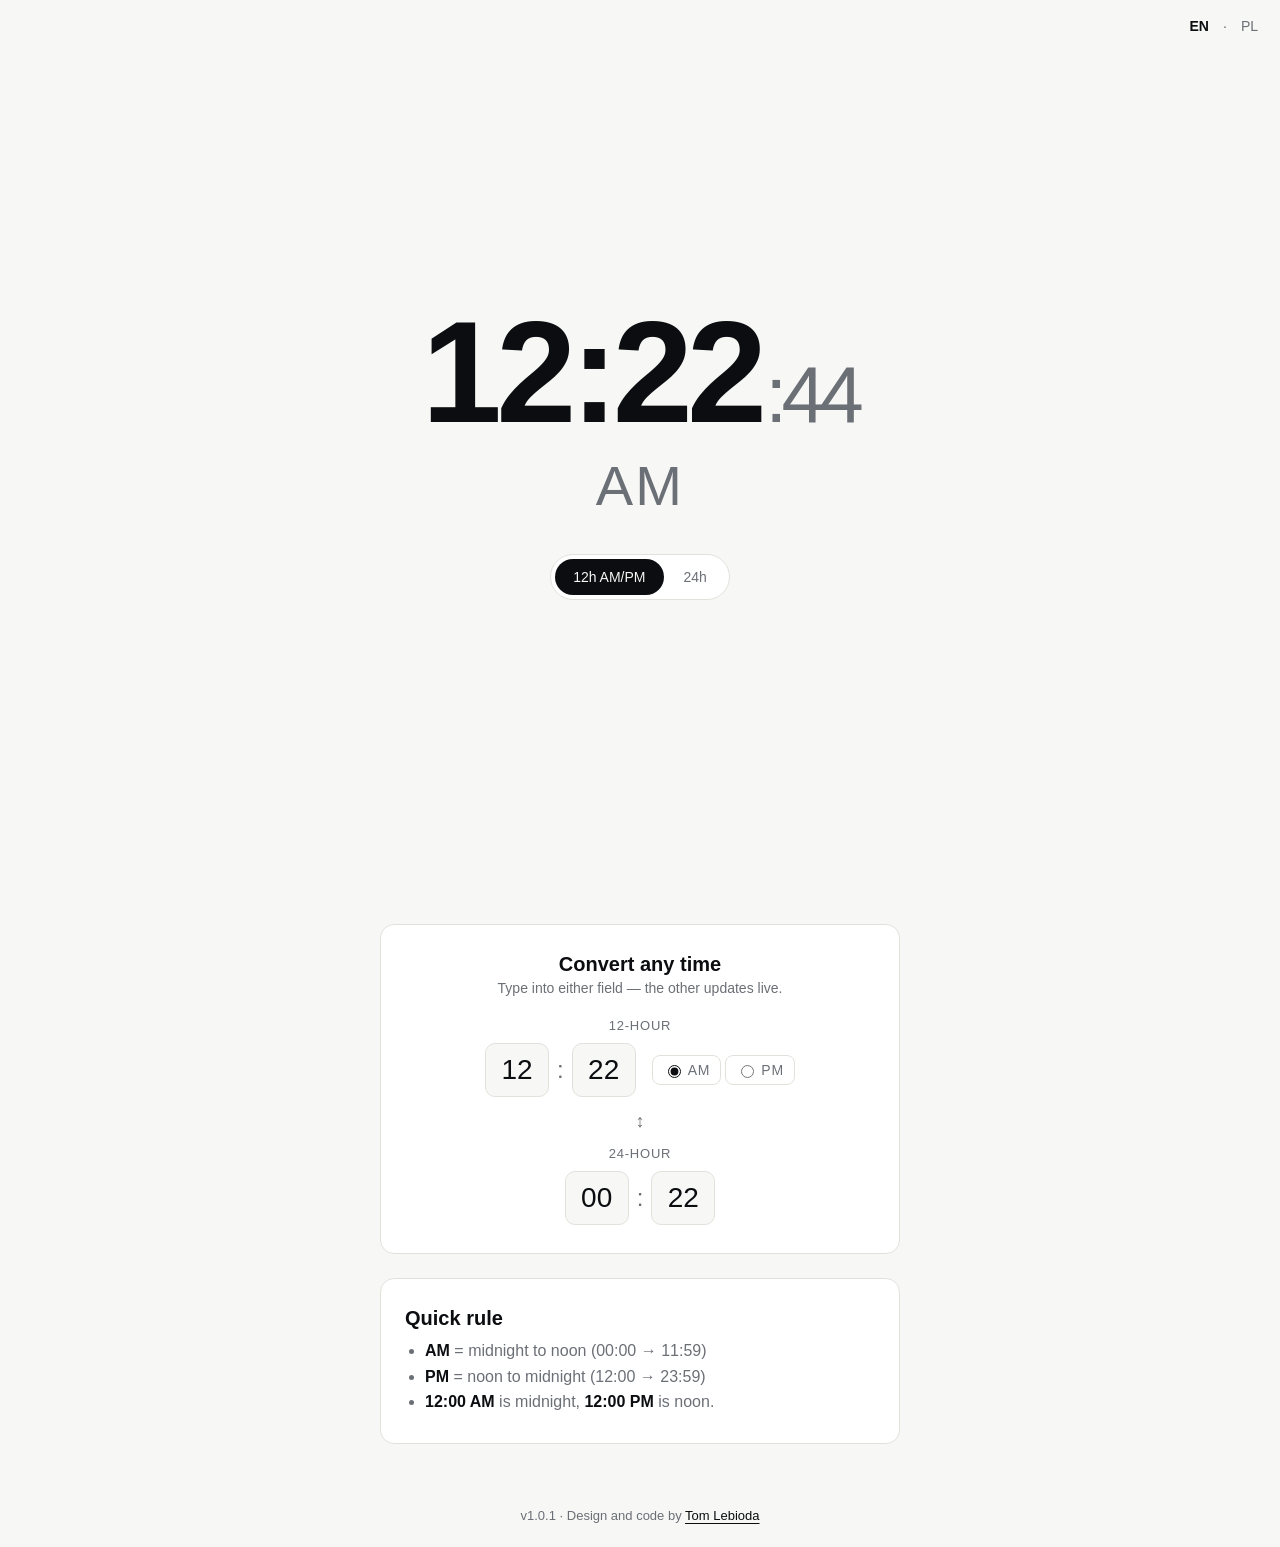
==== index.html @ da3b0c3e "v1.0.1 — center converter, show seconds on clock - Center the converter card content (heading, hint," ====
<!doctype html>
<html lang="en">
<head>
<meta charset="utf-8">
<meta name="viewport" content="width=device-width,initial-scale=1,viewport-fit=cover">
<meta name="theme-color" content="#0b0d10">
<title>AM or PM Now? — Current Time in 12-Hour Format</title>
<meta name="description" content="Is it AM or PM right now? Live current time in 12-hour format with one-tap 24-hour toggle and a bidirectional 12h ↔ 24h converter. Free, no ads.">
<link rel="canonical" href="https://ampm.pages.dev/">
<link rel="alternate" hreflang="en" href="https://ampm.pages.dev/">
<link rel="alternate" hreflang="pl" href="https://ampm.pages.dev/pl/">
<link rel="alternate" hreflang="x-default" href="https://ampm.pages.dev/">
<meta property="og:title" content="AM or PM Now? — Current Time in 12-Hour Format">
<meta property="og:description" content="Live current time in 12-hour format with AM/PM, plus a 12h ↔ 24h converter.">
<meta property="og:type" content="website">
<meta property="og:url" content="https://ampm.pages.dev/">
<meta property="og:locale" content="en_US">
<meta property="og:locale:alternate" content="pl_PL">
<meta name="twitter:card" content="summary">
<link rel="icon" href="/assets/favicon.svg" type="image/svg+xml">
<link rel="stylesheet" href="/assets/style.css">
<script type="application/ld+json">
{"@context":"https://schema.org","@type":"WebApplication","name":"AM or PM Now","url":"https://ampm.pages.dev/","applicationCategory":"UtilityApplication","operatingSystem":"Any","offers":{"@type":"Offer","price":"0","priceCurrency":"USD"},"author":{"@type":"Person","name":"Tom Lebioda","email":"hello@tomlebioda.com"}}
</script>
</head>
<body>
<header class="lang">
  <a href="/" aria-current="page" lang="en">EN</a>
  <span aria-hidden="true">·</span>
  <a href="/pl/" lang="pl">PL</a>
</header>

<main>
  <section class="clock" aria-label="Current time">
    <h1 class="visually-hidden">Is it AM or PM right now?</h1>
    <div class="time" id="time" aria-live="polite">--:--</div>
    <div class="suffix" id="suffix">--</div>
    <div class="toggle" role="tablist" aria-label="Time format">
      <button type="button" role="tab" aria-selected="true" data-format="12" id="btn-12">12h AM/PM</button>
      <button type="button" role="tab" aria-selected="false" data-format="24" id="btn-24">24h</button>
    </div>
  </section>

  <section class="converter" aria-labelledby="conv-title">
    <h2 id="conv-title">Convert any time</h2>
    <p class="hint">Type into either field — the other updates live.</p>

    <div class="row">
      <label for="h12">12-hour</label>
      <div class="inputs">
        <input id="h12" type="text" inputmode="numeric" maxlength="2" placeholder="hh" autocomplete="off">
        <span>:</span>
        <input id="m12" type="text" inputmode="numeric" maxlength="2" placeholder="mm" autocomplete="off">
        <div class="ampm" role="radiogroup" aria-label="AM or PM">
          <label><input type="radio" name="meridiem" value="AM" checked> AM</label>
          <label><input type="radio" name="meridiem" value="PM"> PM</label>
        </div>
      </div>
    </div>

    <div class="arrow" aria-hidden="true">↕</div>

    <div class="row">
      <label for="h24">24-hour</label>
      <div class="inputs">
        <input id="h24" type="text" inputmode="numeric" maxlength="2" placeholder="HH" autocomplete="off">
        <span>:</span>
        <input id="m24" type="text" inputmode="numeric" maxlength="2" placeholder="MM" autocomplete="off">
      </div>
    </div>
  </section>

  <section class="explainer">
    <h2>Quick rule</h2>
    <ul>
      <li><strong>AM</strong> = midnight to noon (00:00 → 11:59)</li>
      <li><strong>PM</strong> = noon to midnight (12:00 → 23:59)</li>
      <li><strong>12:00 AM</strong> is midnight, <strong>12:00 PM</strong> is noon.</li>
    </ul>
  </section>
</main>

<footer>
  <span id="version">v1.0.1</span> · Design and code by
  <a href="mailto:hello@tomlebioda.com">Tom Lebioda</a>
</footer>

<script src="/assets/app.js"></script>
</body>
</html>
---- assets/style.css ----
:root {
  --bg: #f7f7f5;
  --fg: #0b0d10;
  --muted: #6b6f76;
  --accent: #0b0d10;
  --accent-fg: #f7f7f5;
  --border: #e2e2dc;
  --card: #ffffff;
  --radius: 14px;
}

@media (prefers-color-scheme: dark) {
  :root {
    --bg: #0b0d10;
    --fg: #f1f1ee;
    --muted: #8a8f96;
    --accent: #f1f1ee;
    --accent-fg: #0b0d10;
    --border: #1f232a;
    --card: #14171c;
  }
}

* { box-sizing: border-box; }

html, body {
  margin: 0;
  padding: 0;
  background: var(--bg);
  color: var(--fg);
  font-family: -apple-system, BlinkMacSystemFont, "Inter", "Segoe UI", Roboto, sans-serif;
  -webkit-font-smoothing: antialiased;
  font-feature-settings: "tnum" 1;
}

body {
  min-height: 100dvh;
  display: flex;
  flex-direction: column;
}

a { color: inherit; }

.visually-hidden {
  position: absolute;
  width: 1px; height: 1px;
  margin: -1px; padding: 0; border: 0;
  clip: rect(0 0 0 0); overflow: hidden;
  white-space: nowrap;
}

.lang {
  position: fixed;
  top: max(env(safe-area-inset-top), 14px);
  right: 16px;
  font-size: 14px;
  display: flex; gap: 8px; align-items: center;
  color: var(--muted);
  z-index: 10;
}
.lang a { text-decoration: none; padding: 4px 6px; border-radius: 6px; }
.lang a[aria-current="page"] { color: var(--fg); font-weight: 600; }

main {
  flex: 1;
  width: 100%;
  max-width: 560px;
  margin: 0 auto;
  padding: 0 20px 40px;
  display: flex;
  flex-direction: column;
}

.clock {
  min-height: 100dvh;
  display: flex;
  flex-direction: column;
  align-items: center;
  justify-content: center;
  text-align: center;
  gap: 8px;
}

.time {
  font-size: clamp(64px, 20vw, 144px);
  font-weight: 600;
  letter-spacing: -0.04em;
  line-height: 1;
  font-variant-numeric: tabular-nums;
}
.time .sec {
  font-size: 0.55em;
  color: var(--muted);
  font-weight: 500;
  margin-left: 0.05em;
  vertical-align: baseline;
}

.suffix {
  font-size: clamp(28px, 8vw, 56px);
  font-weight: 500;
  color: var(--muted);
  letter-spacing: 0.04em;
  min-height: 1em;
}

.toggle {
  margin-top: 28px;
  display: inline-flex;
  background: var(--card);
  border: 1px solid var(--border);
  border-radius: 999px;
  padding: 4px;
  gap: 2px;
}
.toggle button {
  appearance: none;
  border: 0;
  background: transparent;
  color: var(--muted);
  font: inherit;
  font-size: 14px;
  padding: 10px 18px;
  border-radius: 999px;
  cursor: pointer;
  transition: background .15s, color .15s;
}
.toggle button[aria-selected="true"] {
  background: var(--accent);
  color: var(--accent-fg);
}

.converter, .explainer {
  background: var(--card);
  border: 1px solid var(--border);
  border-radius: var(--radius);
  padding: 28px 24px;
  margin-top: 24px;
}

.converter { text-align: center; }

.converter h2, .explainer h2 {
  margin: 0 0 4px;
  font-size: 20px;
  font-weight: 600;
}
.hint {
  margin: 0 0 22px;
  color: var(--muted);
  font-size: 14px;
}

.row { display: flex; flex-direction: column; align-items: center; gap: 10px; }
.row + .arrow { text-align: center; color: var(--muted); margin: 14px 0; font-size: 18px; }
.row label {
  font-size: 13px;
  color: var(--muted);
  text-transform: uppercase;
  letter-spacing: 0.06em;
}
.inputs {
  display: inline-flex;
  align-items: center;
  justify-content: center;
  gap: 8px;
  flex-wrap: wrap;
}
.inputs input[type="text"] {
  width: 64px;
  font-size: 28px;
  font-variant-numeric: tabular-nums;
  text-align: center;
  padding: 10px 8px;
  border: 1px solid var(--border);
  border-radius: 10px;
  background: var(--bg);
  color: var(--fg);
  font-family: inherit;
}
.inputs input[type="text"]:focus {
  outline: 2px solid var(--accent);
  outline-offset: 1px;
}
.inputs span { font-size: 24px; color: var(--muted); }

.ampm {
  display: inline-flex;
  margin-left: 8px;
  gap: 4px;
}
.ampm label {
  display: inline-flex;
  align-items: center;
  gap: 4px;
  padding: 6px 10px;
  border: 1px solid var(--border);
  border-radius: 8px;
  font-size: 14px;
  cursor: pointer;
}
.ampm input { accent-color: var(--accent); }

.explainer ul { margin: 8px 0 0; padding-left: 20px; color: var(--muted); line-height: 1.6; }
.explainer strong { color: var(--fg); }

footer {
  text-align: center;
  padding: 24px 16px max(24px, env(safe-area-inset-bottom));
  font-size: 13px;
  color: var(--muted);
}
footer a { color: var(--fg); text-decoration: underline; text-underline-offset: 3px; }
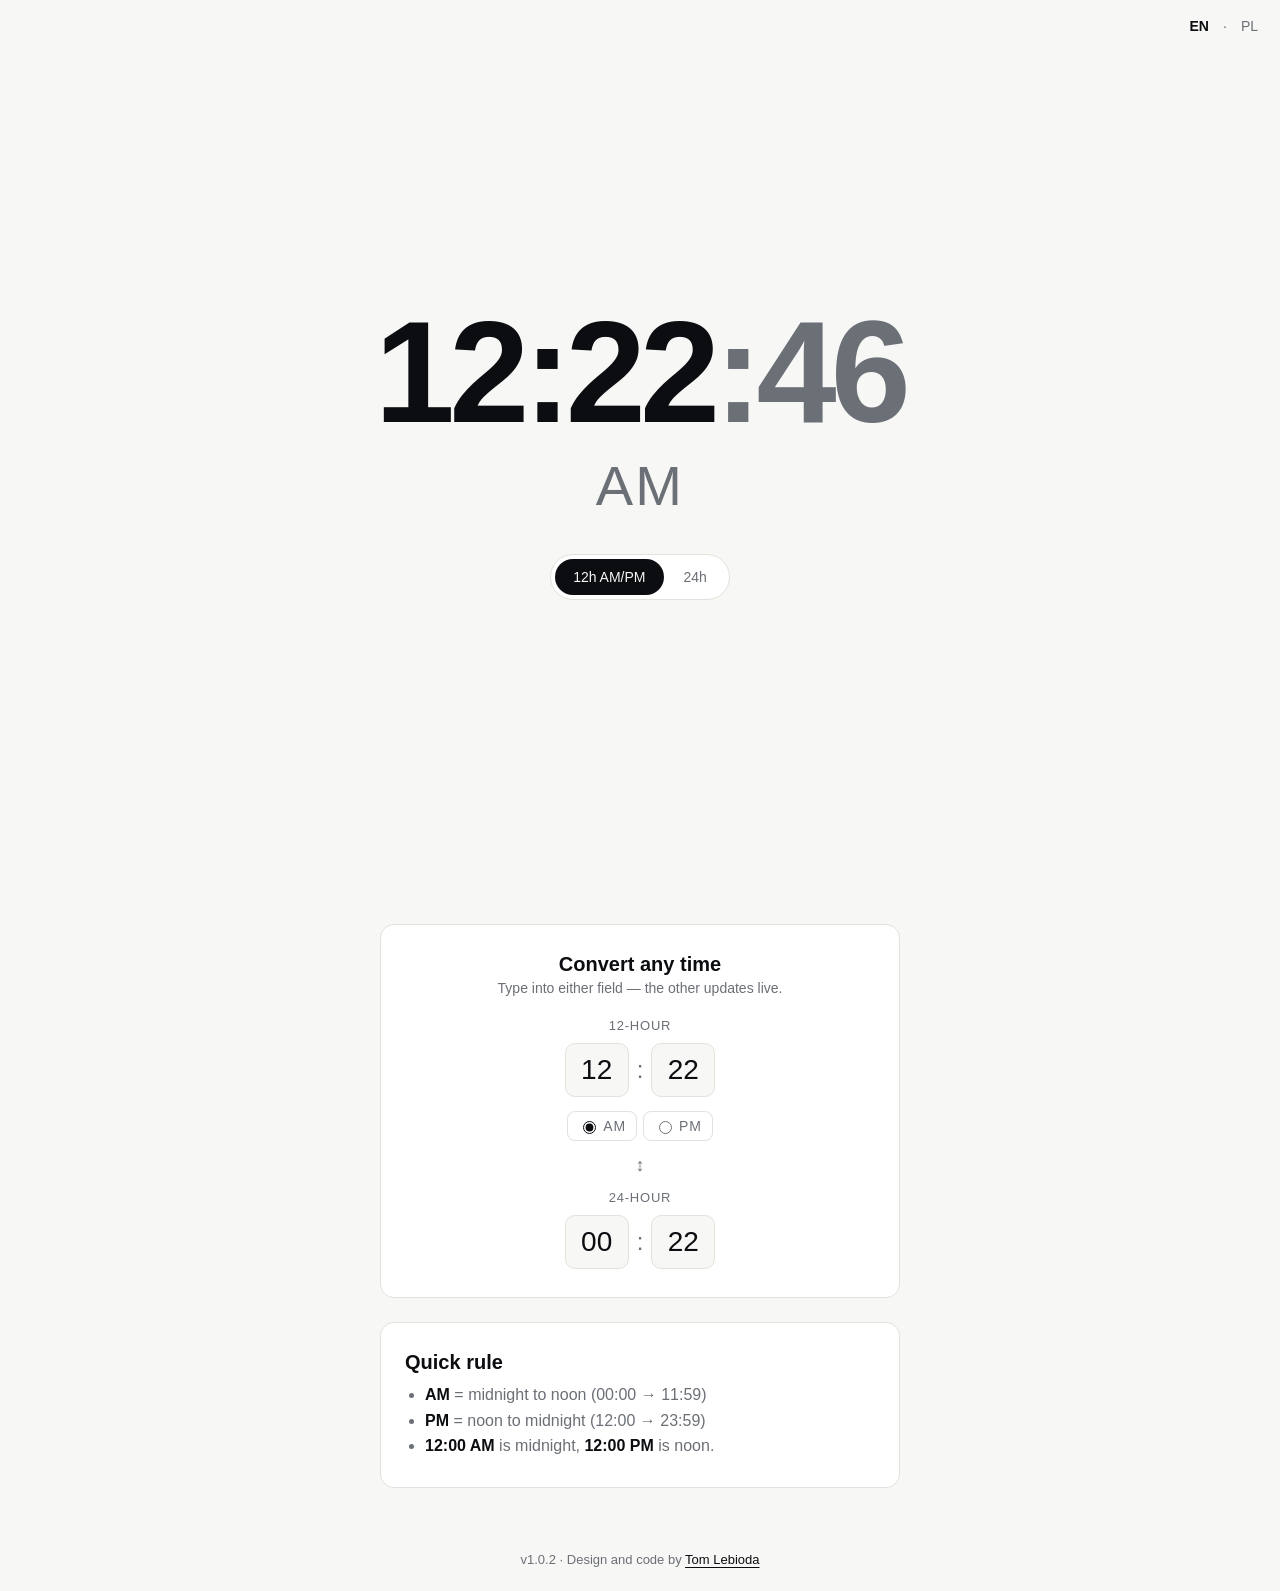
==== commit 3c20109b: "v1.0.2 — AM/PM below 12h inputs, full-size seconds - Move the AM/PM radio control onto its own line " ====
--- a/index.html
+++ b/index.html
@@ -51,10 +51,10 @@
         <input id="h12" type="text" inputmode="numeric" maxlength="2" placeholder="hh" autocomplete="off">
         <span>:</span>
         <input id="m12" type="text" inputmode="numeric" maxlength="2" placeholder="mm" autocomplete="off">
-        <div class="ampm" role="radiogroup" aria-label="AM or PM">
-          <label><input type="radio" name="meridiem" value="AM" checked> AM</label>
-          <label><input type="radio" name="meridiem" value="PM"> PM</label>
-        </div>
+      </div>
+      <div class="ampm" role="radiogroup" aria-label="AM or PM">
+        <label><input type="radio" name="meridiem" value="AM" checked> AM</label>
+        <label><input type="radio" name="meridiem" value="PM"> PM</label>
       </div>
     </div>
 
@@ -81,7 +81,7 @@
 </main>
 
 <footer>
-  <span id="version">v1.0.1</span> · Design and code by
+  <span id="version">v1.0.2</span> · Design and code by
   <a href="mailto:hello@tomlebioda.com">Tom Lebioda</a>
 </footer>
 
--- a/assets/style.css
+++ b/assets/style.css
@@ -89,11 +89,7 @@
   font-variant-numeric: tabular-nums;
 }
 .time .sec {
-  font-size: 0.55em;
-  color: var(--muted);
-  font-weight: 500;
-  margin-left: 0.05em;
-  vertical-align: baseline;
+  color: var(--muted);
 }
 
 .suffix {
@@ -186,8 +182,8 @@
 
 .ampm {
   display: inline-flex;
-  margin-left: 8px;
-  gap: 4px;
+  gap: 6px;
+  margin-top: 4px;
 }
 .ampm label {
   display: inline-flex;
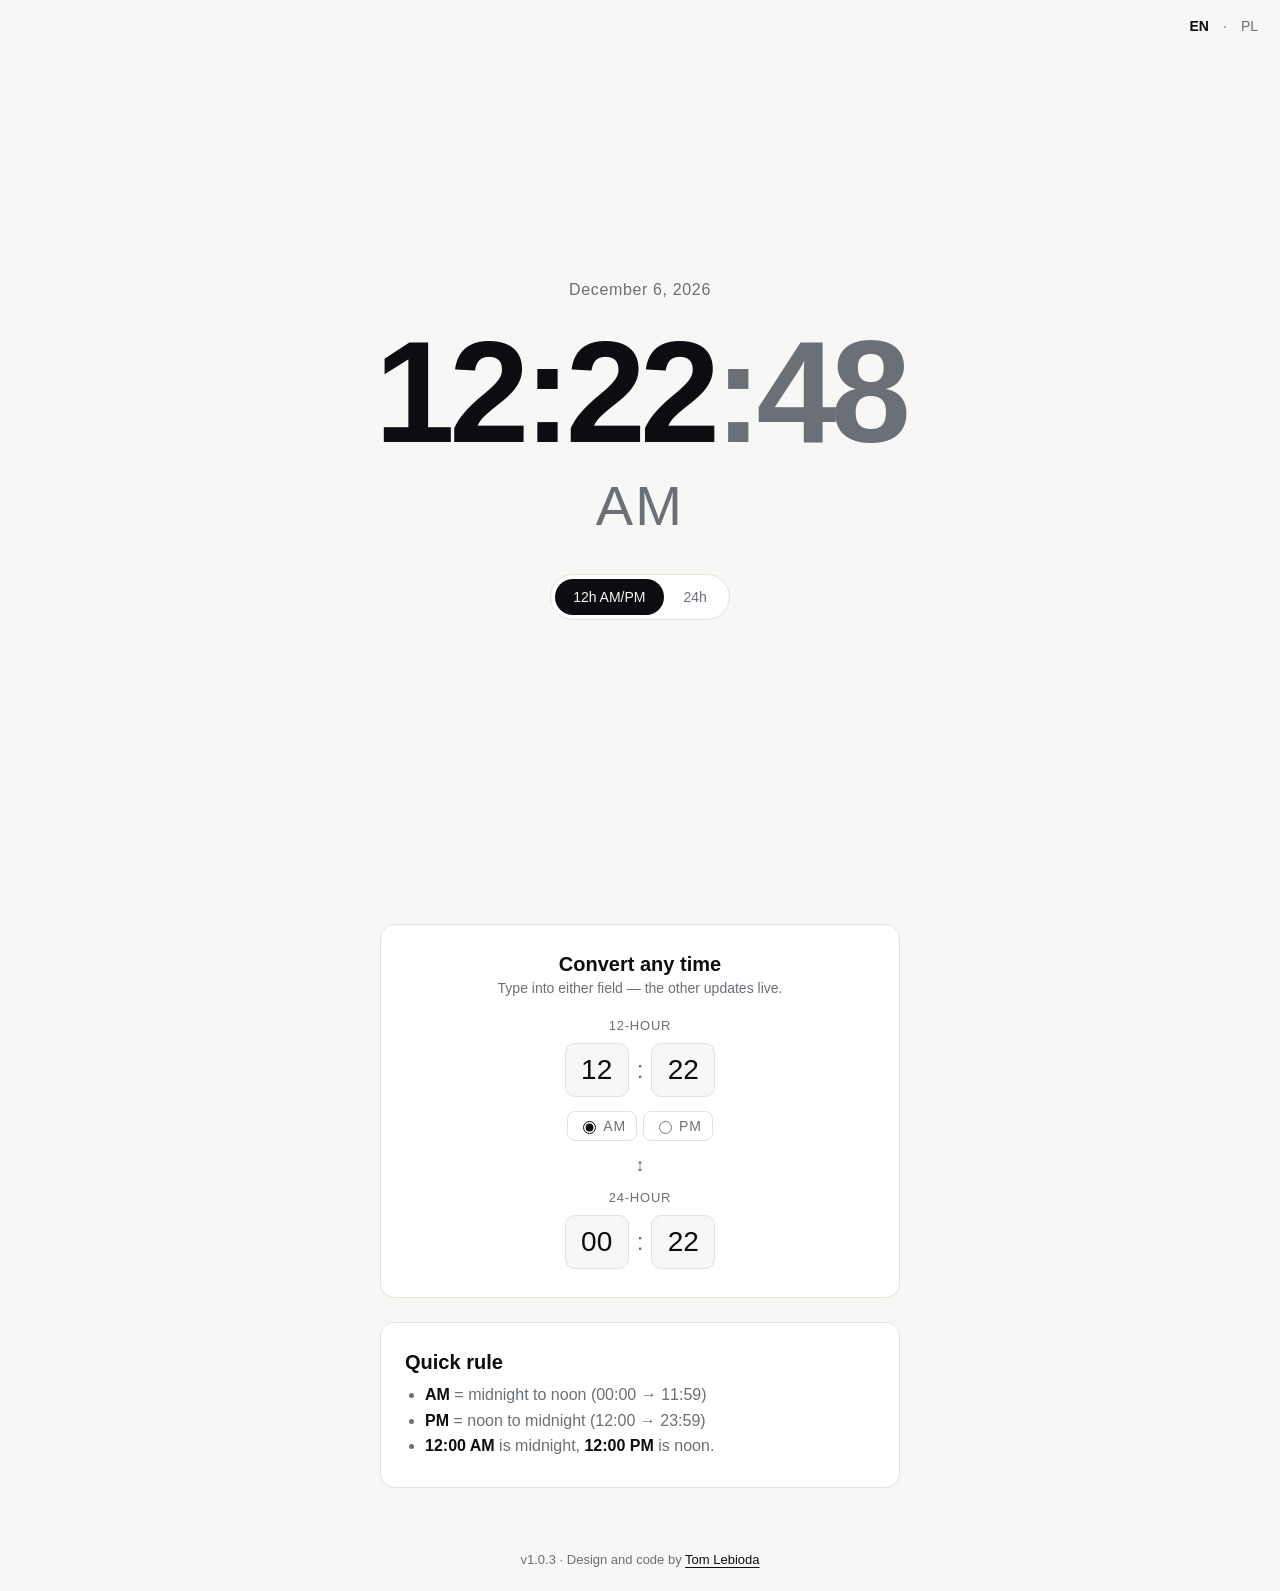
==== commit fa2db3be: "v1.0.3 — subtle localized date above the clock Render today's date in long form above the main time," ====
--- a/index.html
+++ b/index.html
@@ -33,6 +33,7 @@
 <main>
   <section class="clock" aria-label="Current time">
     <h1 class="visually-hidden">Is it AM or PM right now?</h1>
+    <div class="date" id="date"></div>
     <div class="time" id="time" aria-live="polite">--:--</div>
     <div class="suffix" id="suffix">--</div>
     <div class="toggle" role="tablist" aria-label="Time format">
@@ -81,7 +82,7 @@
 </main>
 
 <footer>
-  <span id="version">v1.0.2</span> · Design and code by
+  <span id="version">v1.0.3</span> · Design and code by
   <a href="mailto:hello@tomlebioda.com">Tom Lebioda</a>
 </footer>
 
--- a/assets/style.css
+++ b/assets/style.css
@@ -81,6 +81,14 @@
   gap: 8px;
 }
 
+.date {
+  font-size: clamp(13px, 3.5vw, 16px);
+  color: var(--muted);
+  letter-spacing: 0.04em;
+  margin-bottom: 14px;
+  font-weight: 500;
+}
+
 .time {
   font-size: clamp(64px, 20vw, 144px);
   font-weight: 600;
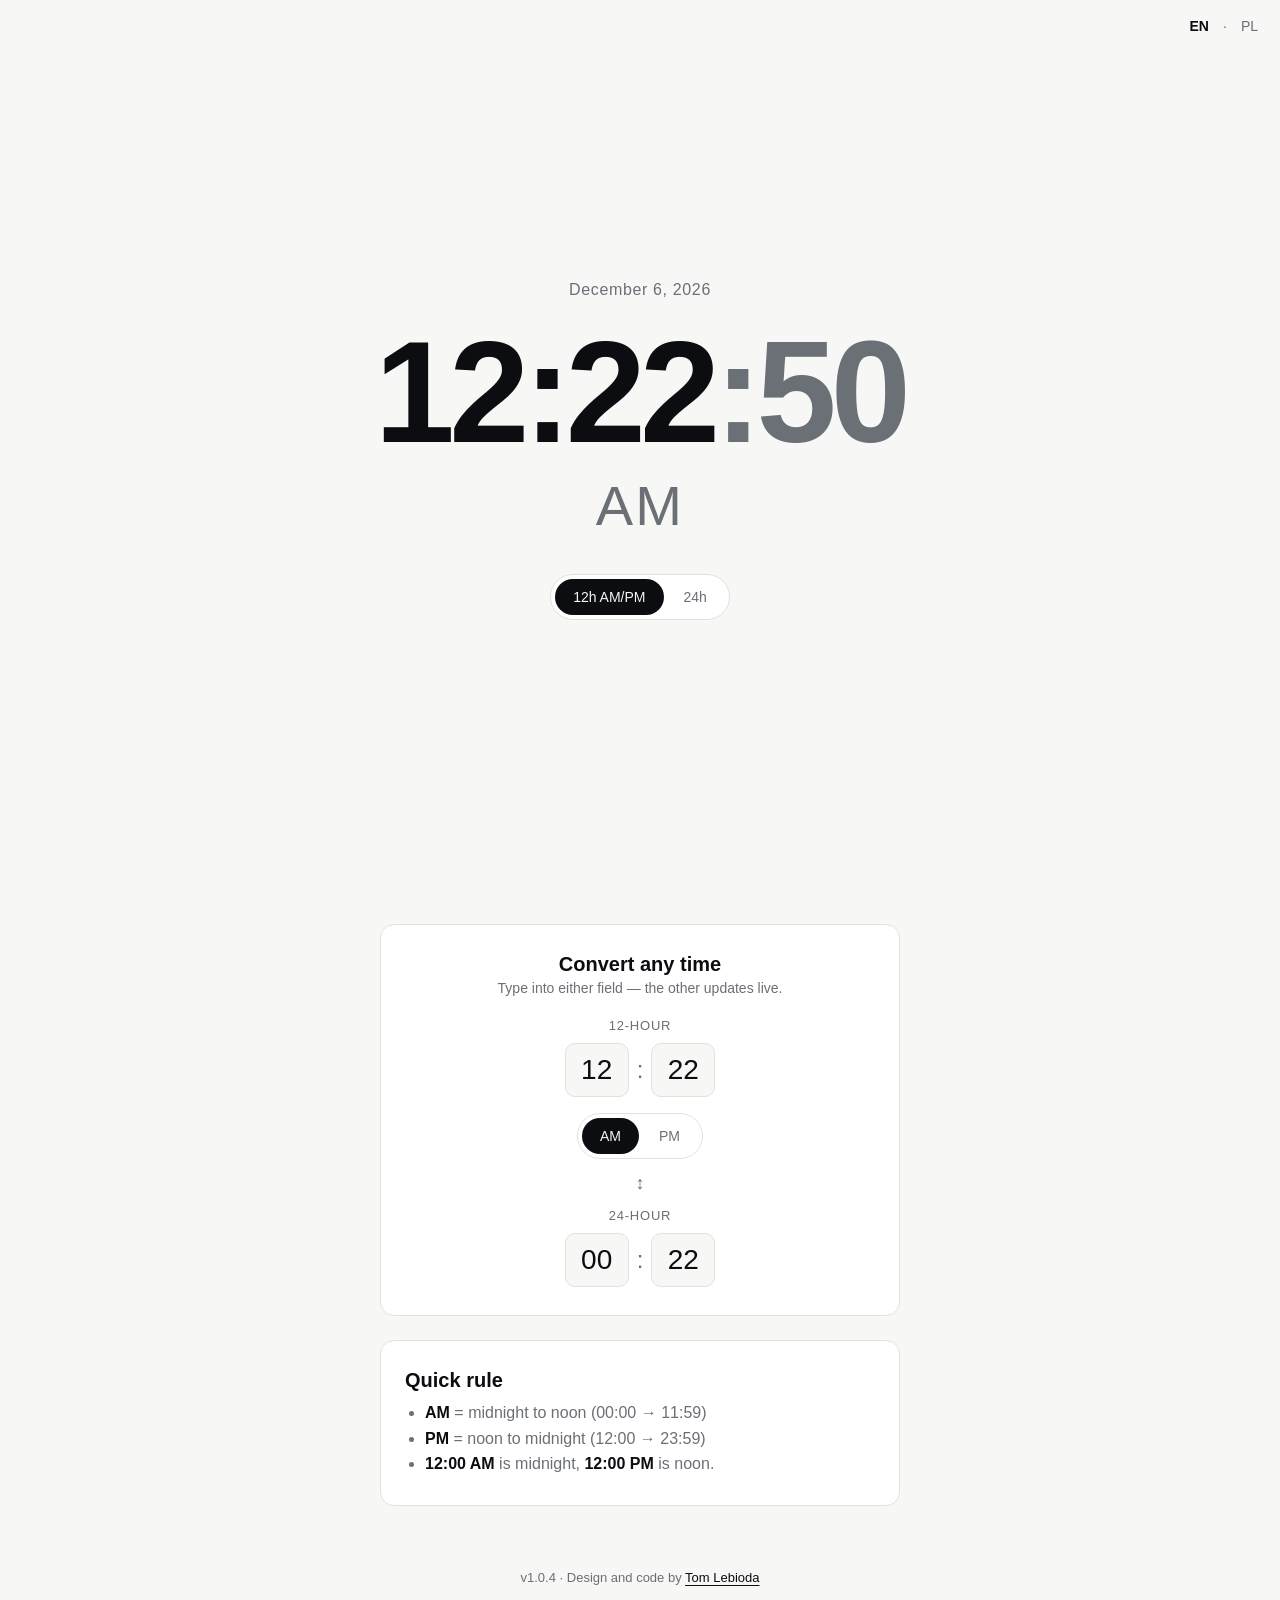
==== commit 9a1a302e: "v1.0.4 — pill-style AM/PM toggle in converter Replace the radio AM/PM control with the same iOS-styl" ====
--- a/index.html
+++ b/index.html
@@ -53,9 +53,9 @@
         <span>:</span>
         <input id="m12" type="text" inputmode="numeric" maxlength="2" placeholder="mm" autocomplete="off">
       </div>
-      <div class="ampm" role="radiogroup" aria-label="AM or PM">
-        <label><input type="radio" name="meridiem" value="AM" checked> AM</label>
-        <label><input type="radio" name="meridiem" value="PM"> PM</label>
+      <div class="ampm toggle" role="radiogroup" aria-label="AM or PM">
+        <button type="button" role="radio" aria-checked="true" data-meridiem="AM">AM</button>
+        <button type="button" role="radio" aria-checked="false" data-meridiem="PM">PM</button>
       </div>
     </div>
 
@@ -82,7 +82,7 @@
 </main>
 
 <footer>
-  <span id="version">v1.0.3</span> · Design and code by
+  <span id="version">v1.0.4</span> · Design and code by
   <a href="mailto:hello@tomlebioda.com">Tom Lebioda</a>
 </footer>
 
--- a/assets/style.css
+++ b/assets/style.css
@@ -129,7 +129,8 @@
   cursor: pointer;
   transition: background .15s, color .15s;
 }
-.toggle button[aria-selected="true"] {
+.toggle button[aria-selected="true"],
+.toggle button[aria-checked="true"] {
   background: var(--accent);
   color: var(--accent-fg);
 }
@@ -188,22 +189,7 @@
 }
 .inputs span { font-size: 24px; color: var(--muted); }
 
-.ampm {
-  display: inline-flex;
-  gap: 6px;
-  margin-top: 4px;
-}
-.ampm label {
-  display: inline-flex;
-  align-items: center;
-  gap: 4px;
-  padding: 6px 10px;
-  border: 1px solid var(--border);
-  border-radius: 8px;
-  font-size: 14px;
-  cursor: pointer;
-}
-.ampm input { accent-color: var(--accent); }
+.ampm { margin-top: 6px; }
 
 .explainer ul { margin: 8px 0 0; padding-left: 20px; color: var(--muted); line-height: 1.6; }
 .explainer strong { color: var(--fg); }
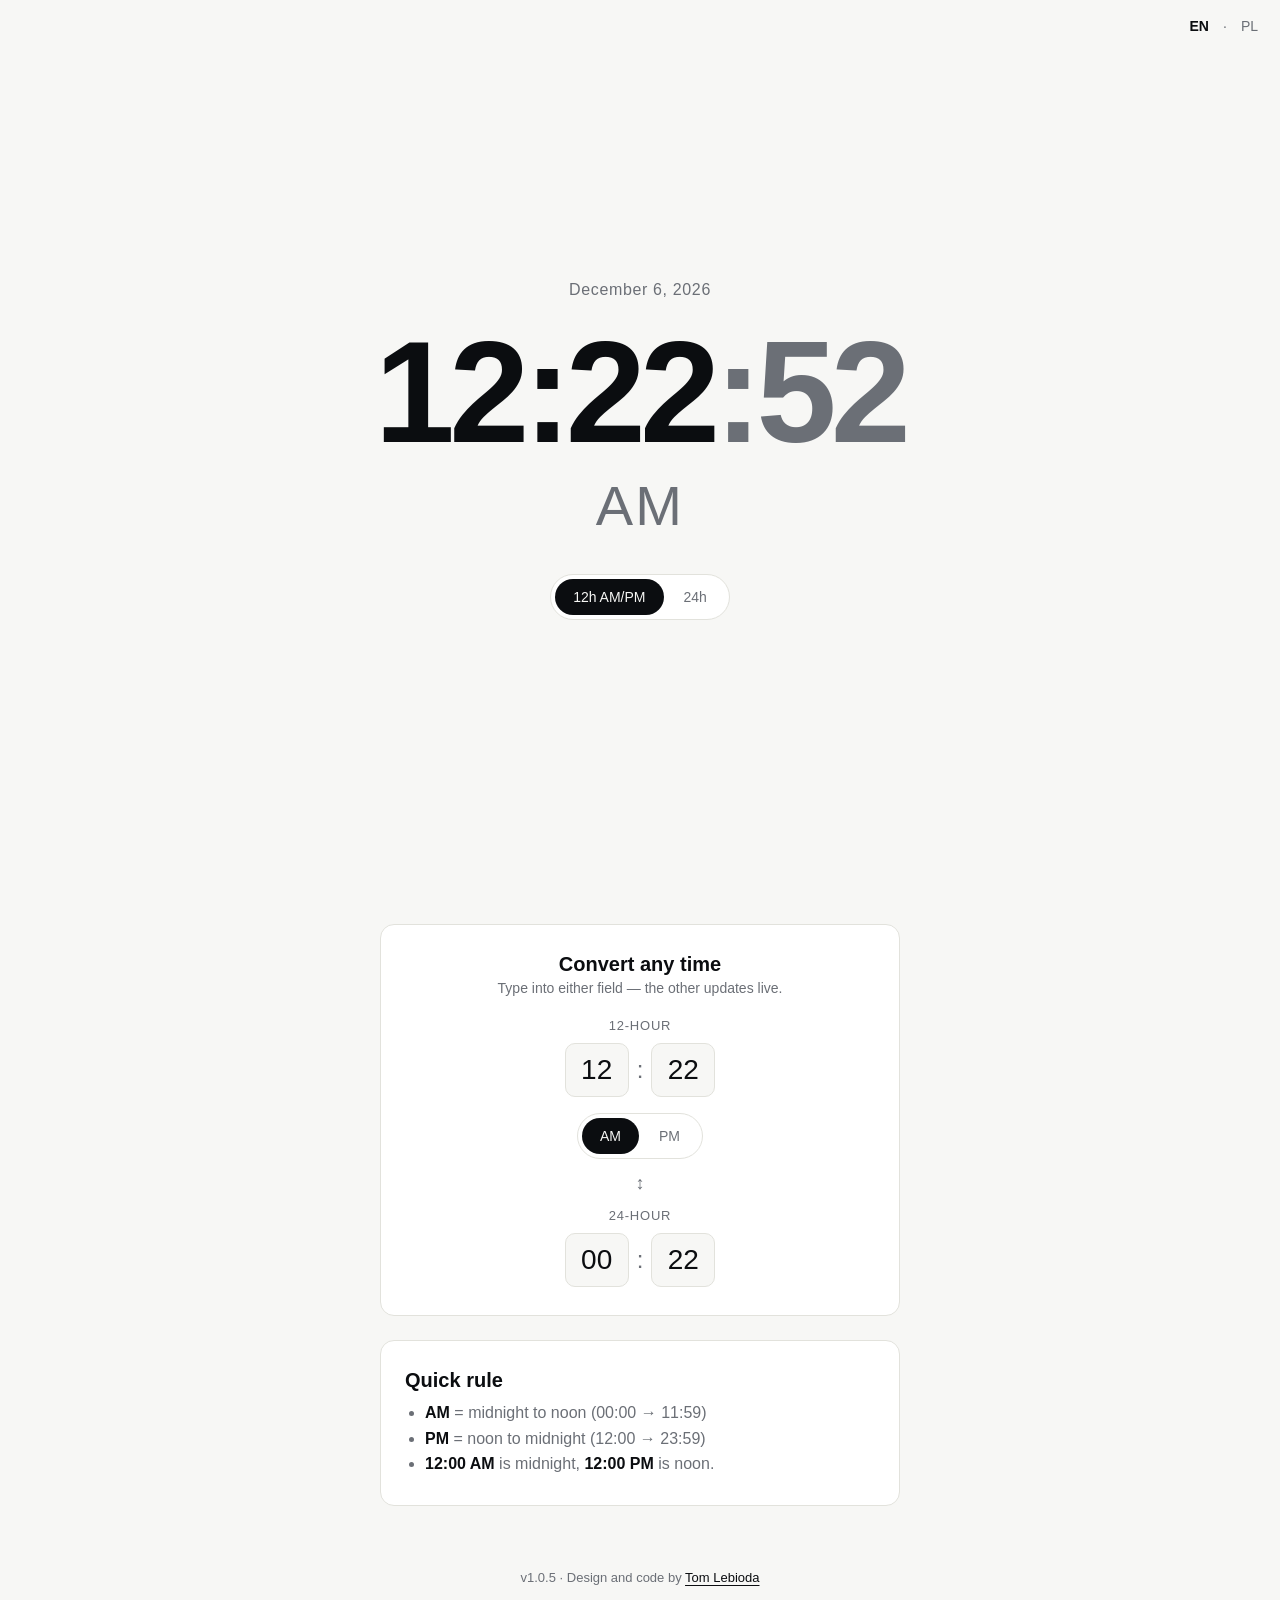
==== commit 2e333cc8: "v1.0.5 — cache-bust CSS/JS via ?v= query string Append version query strings to /assets/style.css an" ====
--- a/index.html
+++ b/index.html
@@ -18,7 +18,7 @@
 <meta property="og:locale:alternate" content="pl_PL">
 <meta name="twitter:card" content="summary">
 <link rel="icon" href="/assets/favicon.svg" type="image/svg+xml">
-<link rel="stylesheet" href="/assets/style.css">
+<link rel="stylesheet" href="/assets/style.css?v=1.0.5">
 <script type="application/ld+json">
 {"@context":"https://schema.org","@type":"WebApplication","name":"AM or PM Now","url":"https://ampm.pages.dev/","applicationCategory":"UtilityApplication","operatingSystem":"Any","offers":{"@type":"Offer","price":"0","priceCurrency":"USD"},"author":{"@type":"Person","name":"Tom Lebioda","email":"hello@tomlebioda.com"}}
 </script>
@@ -82,10 +82,10 @@
 </main>
 
 <footer>
-  <span id="version">v1.0.4</span> · Design and code by
+  <span id="version">v1.0.5</span> · Design and code by
   <a href="mailto:hello@tomlebioda.com">Tom Lebioda</a>
 </footer>
 
-<script src="/assets/app.js"></script>
+<script src="/assets/app.js?v=1.0.5"></script>
 </body>
 </html>
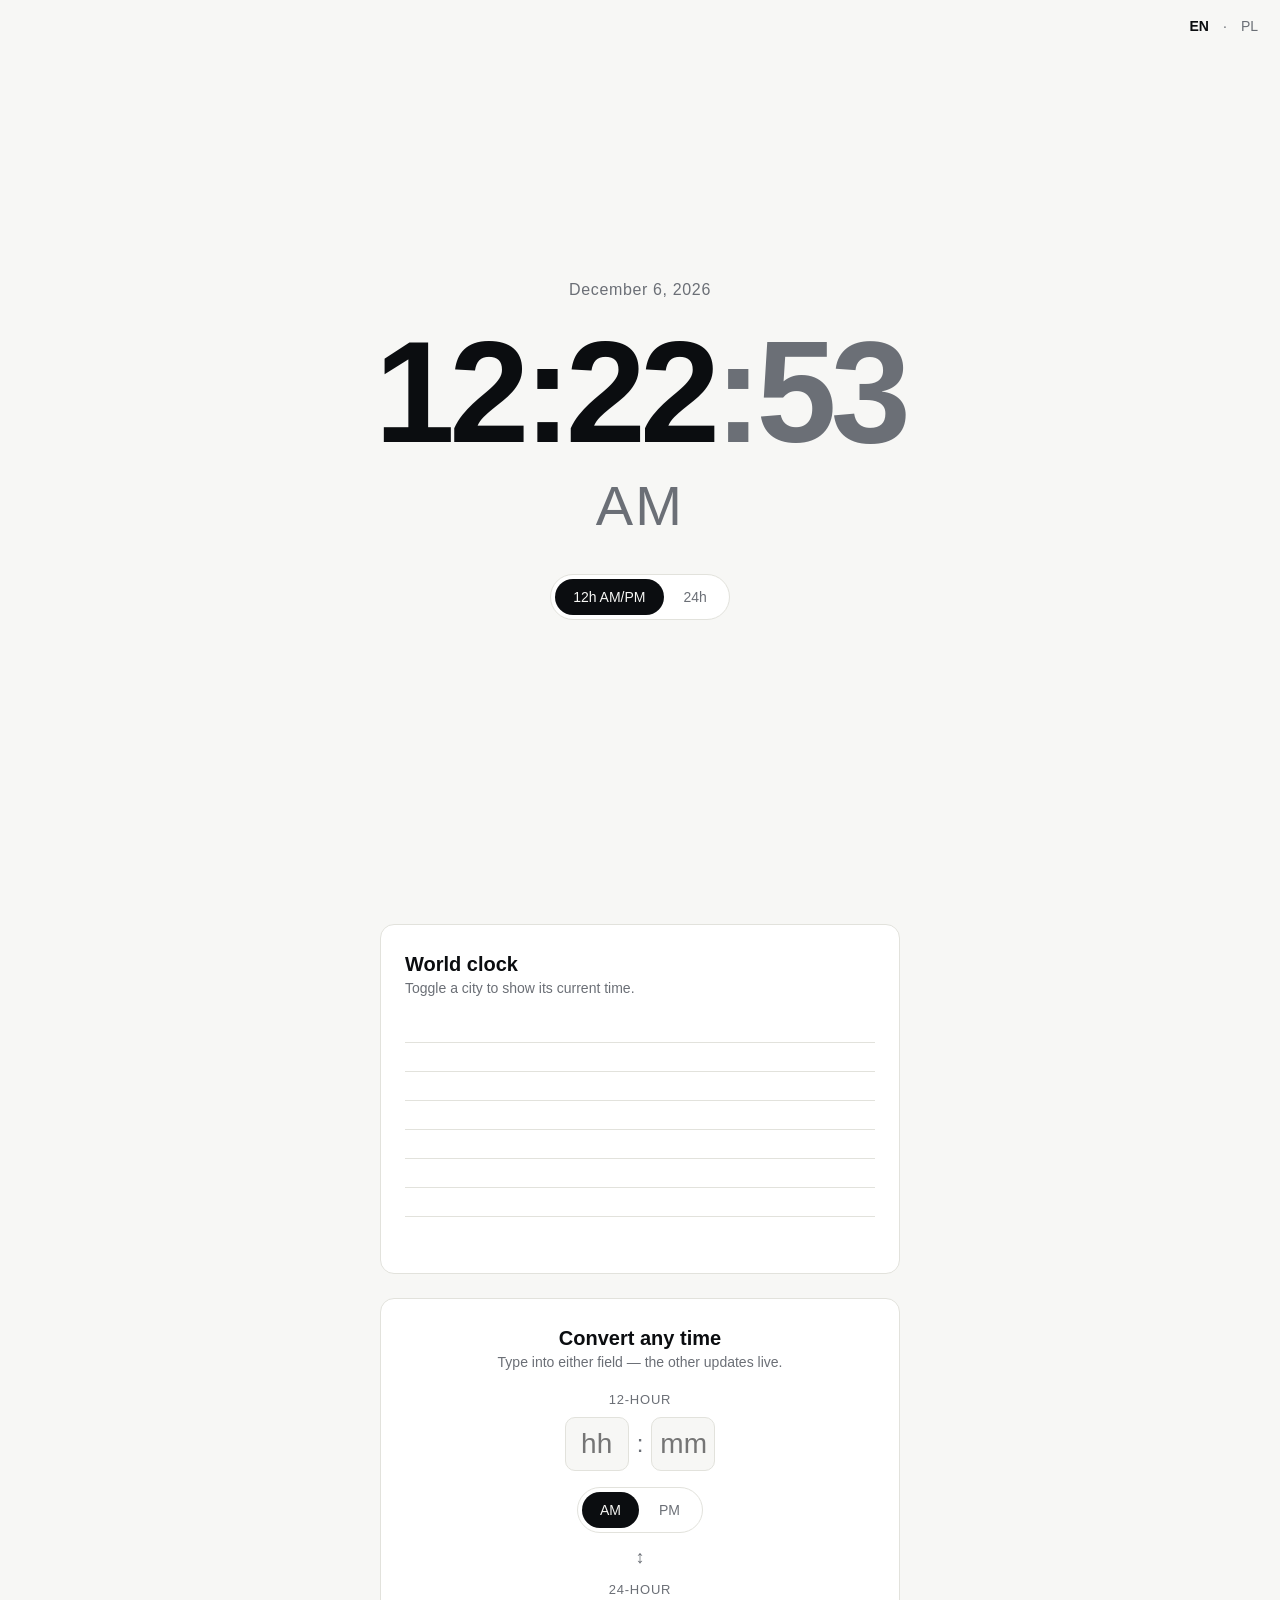
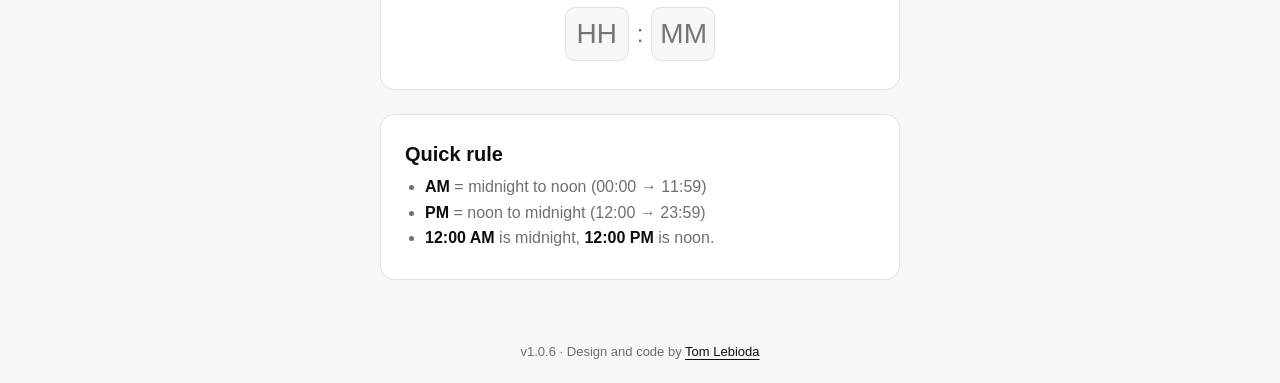
==== commit 53dc8c5a: "v1.0.6 — world clock with 8 cities + iOS-style toggles Add a "World clock" section between the main " ====
--- a/index.html
+++ b/index.html
@@ -18,7 +18,7 @@
 <meta property="og:locale:alternate" content="pl_PL">
 <meta name="twitter:card" content="summary">
 <link rel="icon" href="/assets/favicon.svg" type="image/svg+xml">
-<link rel="stylesheet" href="/assets/style.css?v=1.0.5">
+<link rel="stylesheet" href="/assets/style.css?v=1.0.6">
 <script type="application/ld+json">
 {"@context":"https://schema.org","@type":"WebApplication","name":"AM or PM Now","url":"https://ampm.pages.dev/","applicationCategory":"UtilityApplication","operatingSystem":"Any","offers":{"@type":"Offer","price":"0","priceCurrency":"USD"},"author":{"@type":"Person","name":"Tom Lebioda","email":"hello@tomlebioda.com"}}
 </script>
@@ -40,6 +40,21 @@
       <button type="button" role="tab" aria-selected="true" data-format="12" id="btn-12">12h AM/PM</button>
       <button type="button" role="tab" aria-selected="false" data-format="24" id="btn-24">24h</button>
     </div>
+  </section>
+
+  <section class="world" aria-labelledby="world-title">
+    <h2 id="world-title">World clock</h2>
+    <p class="hint">Toggle a city to show its current time.</p>
+    <ul class="cities" id="cities">
+      <li data-tz="America/Los_Angeles" data-label="Los Angeles"></li>
+      <li data-tz="America/New_York" data-label="New York"></li>
+      <li data-tz="Europe/London" data-label="London"></li>
+      <li data-tz="Europe/Warsaw" data-label="Warsaw"></li>
+      <li data-tz="Europe/Moscow" data-label="Moscow"></li>
+      <li data-tz="Asia/Kolkata" data-label="Mumbai"></li>
+      <li data-tz="Asia/Shanghai" data-label="Shanghai"></li>
+      <li data-tz="Asia/Tokyo" data-label="Tokyo"></li>
+    </ul>
   </section>
 
   <section class="converter" aria-labelledby="conv-title">
@@ -82,10 +97,10 @@
 </main>
 
 <footer>
-  <span id="version">v1.0.5</span> · Design and code by
+  <span id="version">v1.0.6</span> · Design and code by
   <a href="mailto:hello@tomlebioda.com">Tom Lebioda</a>
 </footer>
 
-<script src="/assets/app.js?v=1.0.5"></script>
+<script src="/assets/app.js?v=1.0.6"></script>
 </body>
 </html>
--- a/assets/style.css
+++ b/assets/style.css
@@ -135,6 +135,69 @@
   color: var(--accent-fg);
 }
 
+.world {
+  background: var(--card);
+  border: 1px solid var(--border);
+  border-radius: var(--radius);
+  padding: 28px 24px;
+  margin-top: 24px;
+}
+.world h2 { margin: 0 0 4px; font-size: 20px; font-weight: 600; }
+.world .hint { margin: 0 0 18px; }
+.cities { list-style: none; margin: 0; padding: 0; }
+.cities li {
+  display: flex;
+  align-items: center;
+  justify-content: space-between;
+  gap: 12px;
+  padding: 14px 4px;
+  border-top: 1px solid var(--border);
+}
+.cities li:first-child { border-top: 0; }
+.city-label { font-size: 16px; font-weight: 500; }
+.city-time {
+  font-variant-numeric: tabular-nums;
+  font-size: 18px;
+  font-weight: 600;
+  color: var(--fg);
+  margin-left: auto;
+  margin-right: 12px;
+  letter-spacing: -0.01em;
+}
+.cities li[data-on="false"] .city-time { display: none; }
+.cities li[data-on="false"] .city-label { color: var(--muted); font-weight: 400; }
+
+.switch {
+  position: relative;
+  width: 50px;
+  height: 30px;
+  flex-shrink: 0;
+  cursor: pointer;
+  appearance: none;
+  -webkit-appearance: none;
+  background: var(--border);
+  border-radius: 999px;
+  border: 0;
+  padding: 0;
+  transition: background .2s;
+}
+.switch::after {
+  content: "";
+  position: absolute;
+  top: 2px; left: 2px;
+  width: 26px; height: 26px;
+  background: #fff;
+  border-radius: 50%;
+  box-shadow: 0 1px 3px rgba(0,0,0,.2);
+  transition: transform .2s;
+}
+.switch[aria-checked="true"] {
+  background: #34c759;
+}
+.switch[aria-checked="true"]::after {
+  transform: translateX(20px);
+}
+
 .converter, .explainer {
   background: var(--card);
   border: 1px solid var(--border);
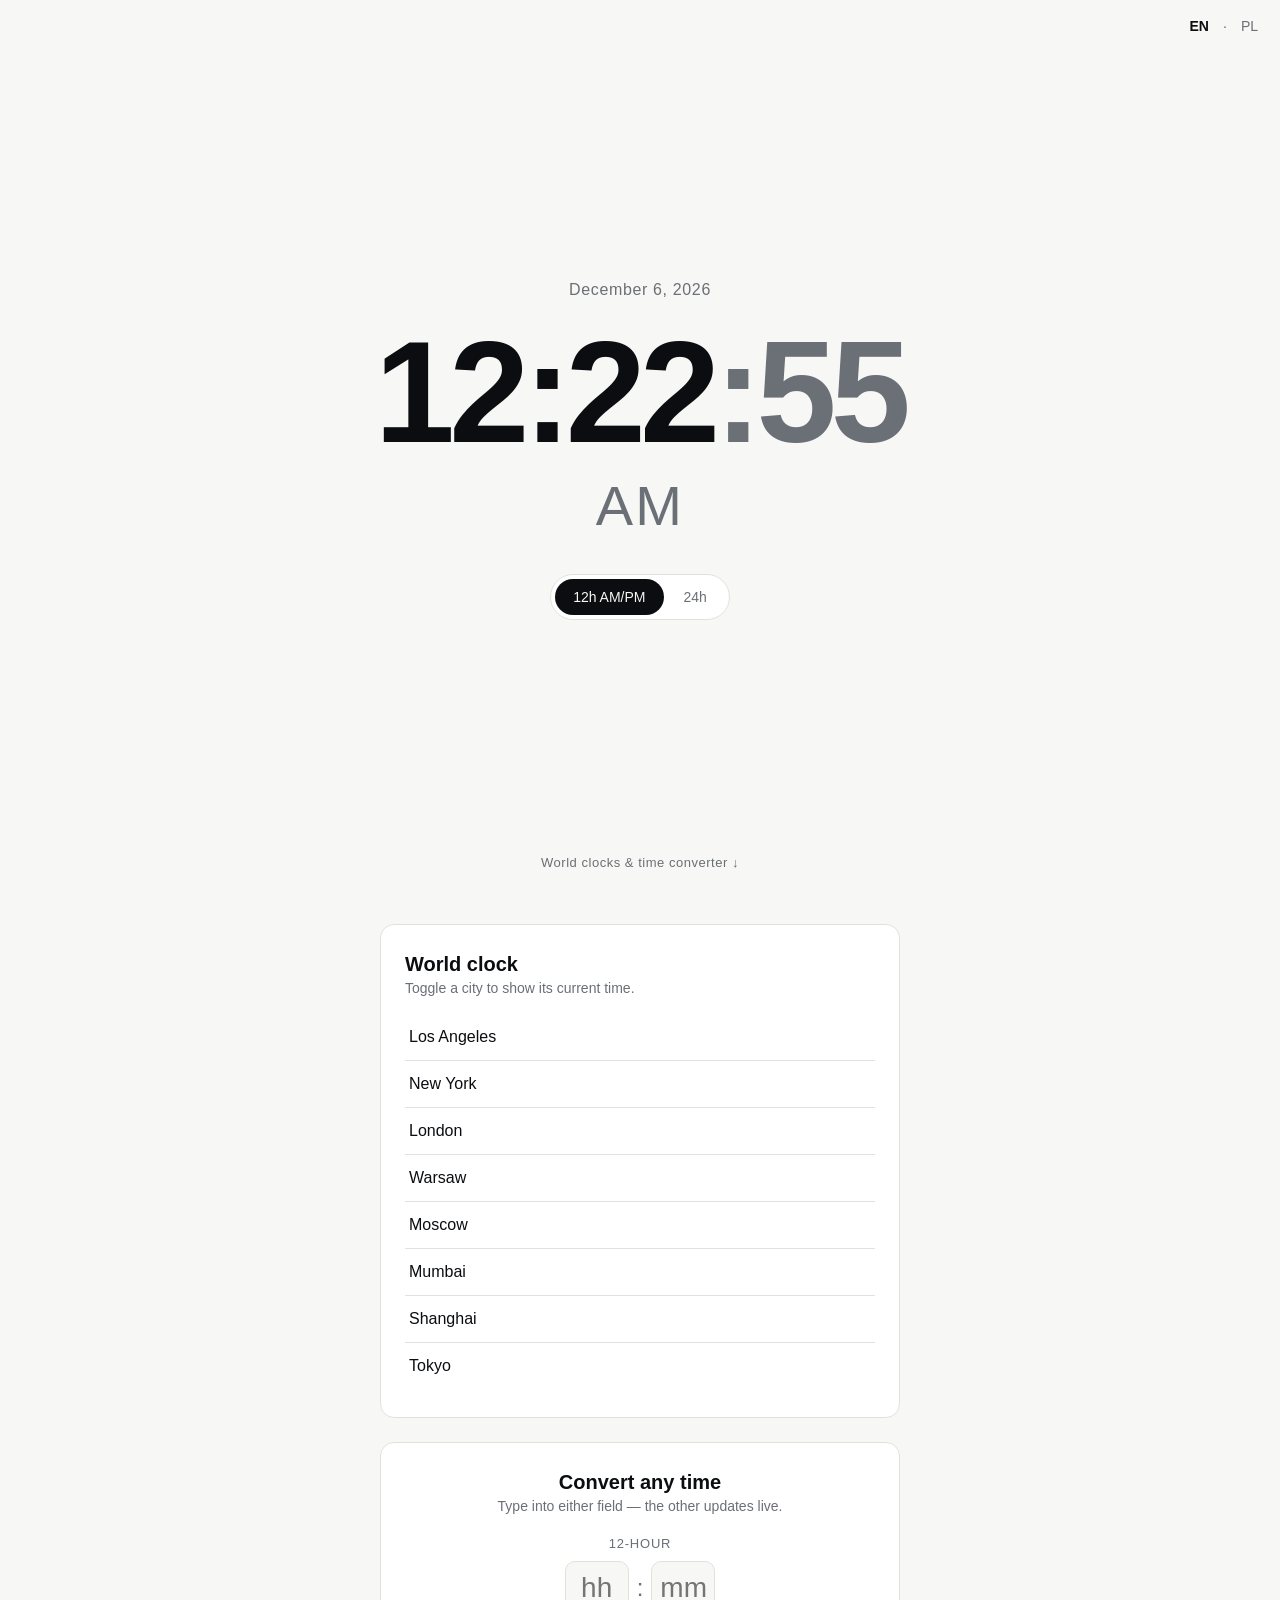
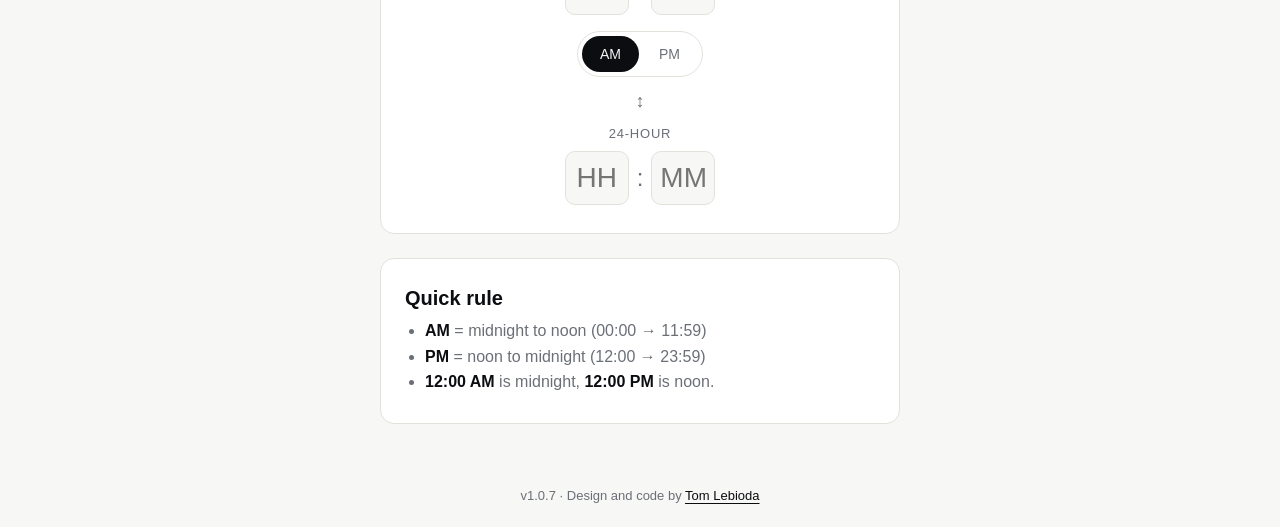
==== commit 1c31db05: "v1.0.7 — bottom CTA pointing to world clock + converter The hero clock fills 100dvh, so users had no" ====
--- a/index.html
+++ b/index.html
@@ -18,7 +18,7 @@
 <meta property="og:locale:alternate" content="pl_PL">
 <meta name="twitter:card" content="summary">
 <link rel="icon" href="/assets/favicon.svg" type="image/svg+xml">
-<link rel="stylesheet" href="/assets/style.css?v=1.0.6">
+<link rel="stylesheet" href="/assets/style.css?v=1.0.7">
 <script type="application/ld+json">
 {"@context":"https://schema.org","@type":"WebApplication","name":"AM or PM Now","url":"https://ampm.pages.dev/","applicationCategory":"UtilityApplication","operatingSystem":"Any","offers":{"@type":"Offer","price":"0","priceCurrency":"USD"},"author":{"@type":"Person","name":"Tom Lebioda","email":"hello@tomlebioda.com"}}
 </script>
@@ -40,20 +40,21 @@
       <button type="button" role="tab" aria-selected="true" data-format="12" id="btn-12">12h AM/PM</button>
       <button type="button" role="tab" aria-selected="false" data-format="24" id="btn-24">24h</button>
     </div>
+    <a class="cta-down" href="#world-title">World clocks &amp; time converter ↓</a>
   </section>
 
   <section class="world" aria-labelledby="world-title">
     <h2 id="world-title">World clock</h2>
     <p class="hint">Toggle a city to show its current time.</p>
     <ul class="cities" id="cities">
-      <li data-tz="America/Los_Angeles" data-label="Los Angeles"></li>
-      <li data-tz="America/New_York" data-label="New York"></li>
-      <li data-tz="Europe/London" data-label="London"></li>
-      <li data-tz="Europe/Warsaw" data-label="Warsaw"></li>
-      <li data-tz="Europe/Moscow" data-label="Moscow"></li>
-      <li data-tz="Asia/Kolkata" data-label="Mumbai"></li>
-      <li data-tz="Asia/Shanghai" data-label="Shanghai"></li>
-      <li data-tz="Asia/Tokyo" data-label="Tokyo"></li>
+      <li data-tz="America/Los_Angeles"><span class="city-label">Los Angeles</span></li>
+      <li data-tz="America/New_York"><span class="city-label">New York</span></li>
+      <li data-tz="Europe/London"><span class="city-label">London</span></li>
+      <li data-tz="Europe/Warsaw"><span class="city-label">Warsaw</span></li>
+      <li data-tz="Europe/Moscow"><span class="city-label">Moscow</span></li>
+      <li data-tz="Asia/Kolkata"><span class="city-label">Mumbai</span></li>
+      <li data-tz="Asia/Shanghai"><span class="city-label">Shanghai</span></li>
+      <li data-tz="Asia/Tokyo"><span class="city-label">Tokyo</span></li>
     </ul>
   </section>
 
@@ -97,10 +98,10 @@
 </main>
 
 <footer>
-  <span id="version">v1.0.6</span> · Design and code by
+  <span id="version">v1.0.7</span> · Design and code by
   <a href="mailto:hello@tomlebioda.com">Tom Lebioda</a>
 </footer>
 
-<script src="/assets/app.js?v=1.0.6"></script>
+<script src="/assets/app.js?v=1.0.7"></script>
 </body>
 </html>
--- a/assets/style.css
+++ b/assets/style.css
@@ -72,6 +72,7 @@
 }
 
 .clock {
+  position: relative;
   min-height: 100dvh;
   display: flex;
   flex-direction: column;
@@ -79,6 +80,27 @@
   justify-content: center;
   text-align: center;
   gap: 8px;
+}
+
+.cta-down {
+  position: absolute;
+  bottom: max(20px, env(safe-area-inset-bottom));
+  left: 0; right: 0;
+  text-align: center;
+  font-size: 13px;
+  color: var(--muted);
+  text-decoration: none;
+  letter-spacing: 0.04em;
+  padding: 10px 16px;
+  animation: cta-bounce 2.4s ease-in-out infinite;
+}
+.cta-down:hover { color: var(--fg); }
+@keyframes cta-bounce {
+  0%, 100% { transform: translateY(0); }
+  50% { transform: translateY(4px); }
+}
+@media (prefers-reduced-motion: reduce) {
+  .cta-down { animation: none; }
 }
 
 .date {
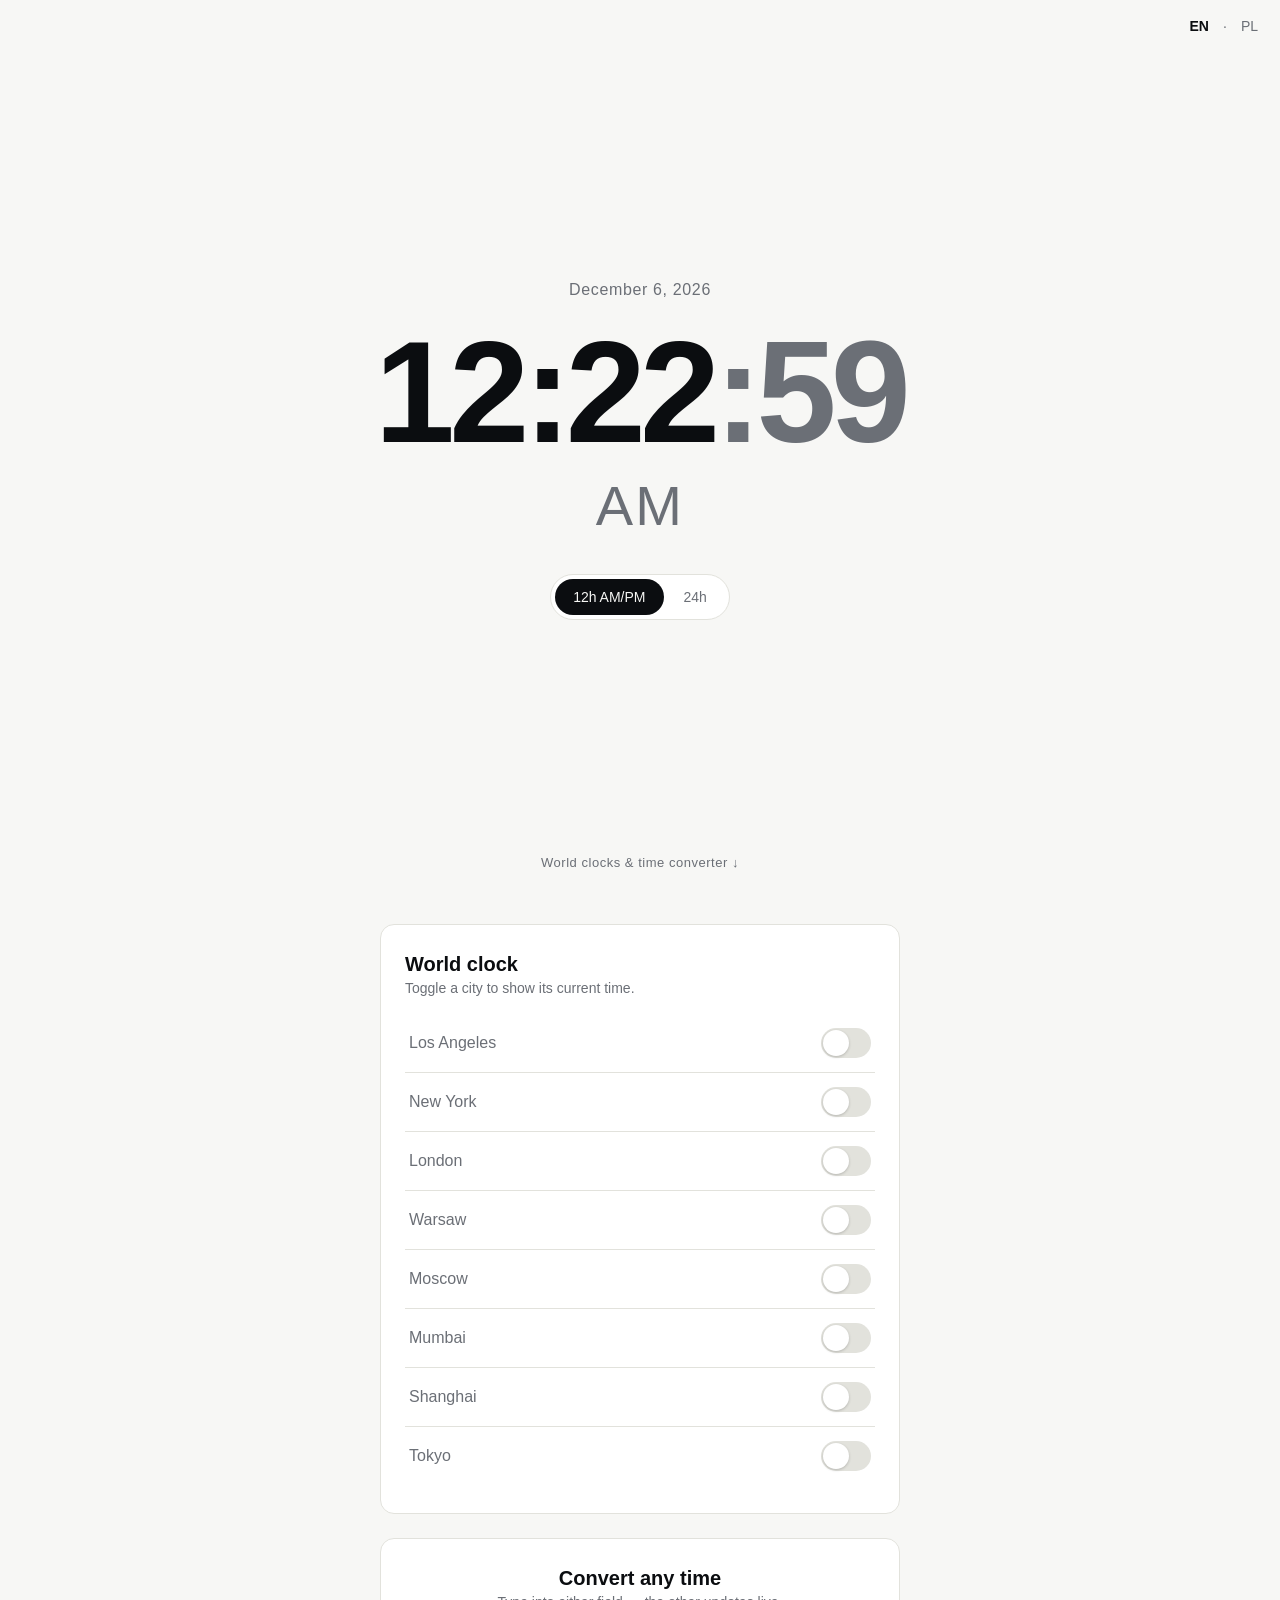
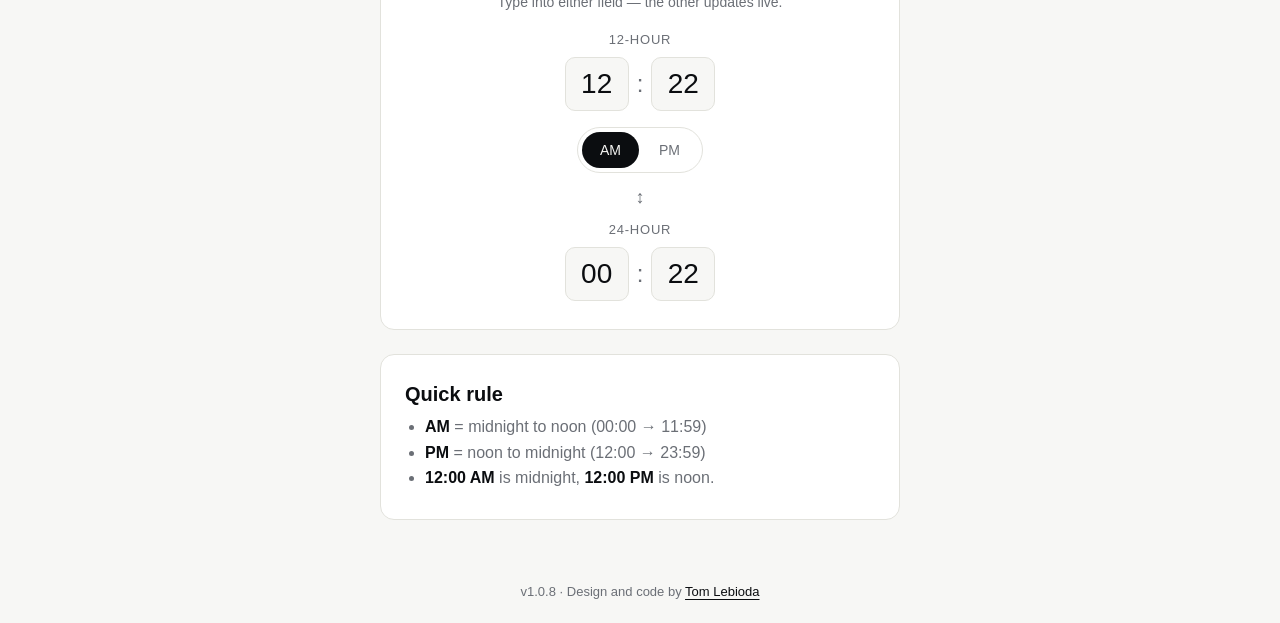
==== commit 72ee0aac: "v1.0.8 — fix TDZ crash that broke world clock and converter setFormat() was calling updateCities() d" ====
--- a/index.html
+++ b/index.html
@@ -18,7 +18,7 @@
 <meta property="og:locale:alternate" content="pl_PL">
 <meta name="twitter:card" content="summary">
 <link rel="icon" href="/assets/favicon.svg" type="image/svg+xml">
-<link rel="stylesheet" href="/assets/style.css?v=1.0.7">
+<link rel="stylesheet" href="/assets/style.css?v=1.0.8">
 <script type="application/ld+json">
 {"@context":"https://schema.org","@type":"WebApplication","name":"AM or PM Now","url":"https://ampm.pages.dev/","applicationCategory":"UtilityApplication","operatingSystem":"Any","offers":{"@type":"Offer","price":"0","priceCurrency":"USD"},"author":{"@type":"Person","name":"Tom Lebioda","email":"hello@tomlebioda.com"}}
 </script>
@@ -98,10 +98,10 @@
 </main>
 
 <footer>
-  <span id="version">v1.0.7</span> · Design and code by
+  <span id="version">v1.0.8</span> · Design and code by
   <a href="mailto:hello@tomlebioda.com">Tom Lebioda</a>
 </footer>
 
-<script src="/assets/app.js?v=1.0.7"></script>
+<script src="/assets/app.js?v=1.0.8"></script>
 </body>
 </html>
